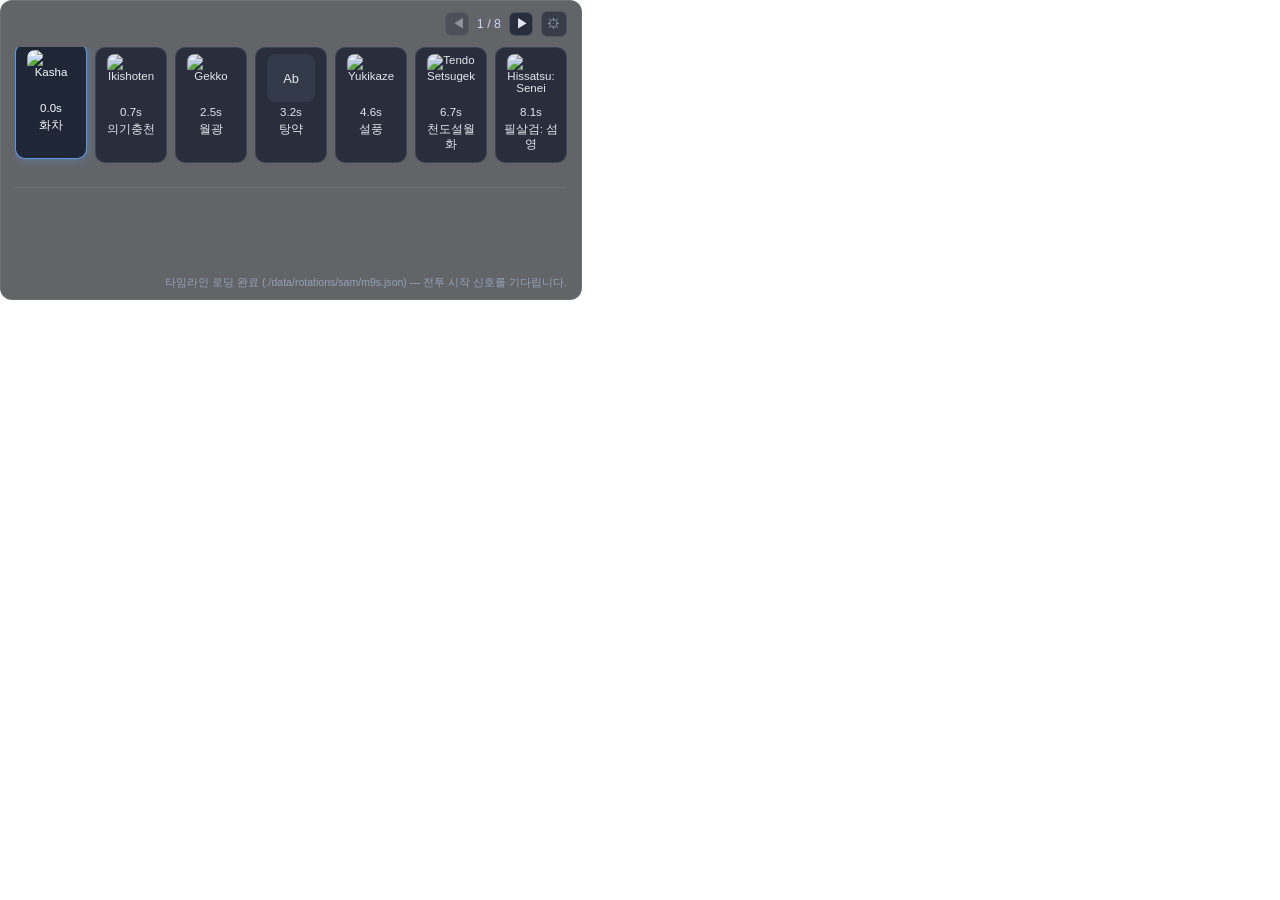
==== index.html @ 571ce02c "Switch to full-screen settings mode and add bottom skill log visibility toggle" ====
<!DOCTYPE html>
<html lang="ko">
  <head>
    <meta charset="UTF-8" />
    <title>RotaScope Overlay</title>
    <link rel="stylesheet" href="style.css" />
  </head>
  <body>
    <div id="app">
      <section id="top-controls">
        <section id="log-picker">
          <button id="log-prev" type="button" class="log-nav-btn" aria-label="이전 로그">◀</button>
          <span id="log-index">1 / 1</span>
          <button id="log-next" type="button" class="log-nav-btn" aria-label="다음 로그">▶</button>
        </section>
        <button id="settings-toggle" type="button" title="설정">⚙</button>
      </section>

      <!-- 접힘/펼침 설정 패널 -->
      <div id="settings-panel">
        <div class="sp-head">오버레이 설정</div>
        <div class="sp-row">
          <label>층 선택</label>
          <div id="encounter-buttons" class="enc-btn-group">
            <button type="button" class="enc-btn" data-encounter="m9s">1층</button>
            <button type="button" class="enc-btn" data-encounter="m10s">2층</button>
            <button type="button" class="enc-btn" data-encounter="m11s">3층</button>
            <button type="button" class="enc-btn" data-encounter="m12s-p1">4층 전반</button>
            <button type="button" class="enc-btn" data-encounter="m12s-p2">4층 후반</button>
          </div>
        </div>
        <div class="sp-row">
          <label>직업</label>
          <span id="detected-job" class="sp-val sp-job">--</span>
          <span class="sp-hint">ACT 자동</span>
        </div>
        <div class="sp-subtitle" id="player-label">대기 중...</div>
        <div class="sp-divider"></div>
        <div class="sp-row">
          <label>투명도%</label>
          <div class="sp-stepper">
            <button id="ctrl-opacity-dec" type="button" class="sp-step-btn" aria-label="투명도 감소">-</button>
            <span id="ctrl-opacity-val" class="sp-step-val">65%</span>
            <button id="ctrl-opacity-inc" type="button" class="sp-step-btn" aria-label="투명도 증가">+</button>
          </div>
        </div>
        <div class="sp-row">
          <label>X</label>
          <div class="sp-stepper">
            <button id="ctrl-node-w-dec" type="button" class="sp-step-btn" aria-label="X 감소">-</button>
            <span id="ctrl-node-w-val" class="sp-step-val">72</span>
            <button id="ctrl-node-w-inc" type="button" class="sp-step-btn" aria-label="X 증가">+</button>
          </div>
        </div>
        <div class="sp-row">
          <label>Y</label>
          <div class="sp-stepper">
            <button id="ctrl-node-h-dec" type="button" class="sp-step-btn" aria-label="Y 감소">-</button>
            <span id="ctrl-node-h-val" class="sp-step-val">48</span>
            <button id="ctrl-node-h-inc" type="button" class="sp-step-btn" aria-label="Y 증가">+</button>
          </div>
        </div>
        <div class="sp-row">
          <label>타임라인</label>
          <div id="skill-slot-buttons" class="enc-btn-group">
            <button type="button" class="enc-btn" data-timeline-slots="3">3</button>
            <button type="button" class="enc-btn" data-timeline-slots="5">5</button>
            <button type="button" class="enc-btn" data-timeline-slots="7">7</button>
          </div>
        </div>
        <div class="sp-row">
          <label>아래로그</label>
          <div id="skill-log-visibility-buttons" class="enc-btn-group">
            <button type="button" class="enc-btn" data-skill-log-visible="1">표시</button>
            <button type="button" class="enc-btn" data-skill-log-visible="0">숨김</button>
          </div>
        </div>
      </div>

      <section id="timeline-container">
        <div id="timeline"></div>
      </section>
      <section id="skill-log-panel">
        <div id="skill-log"></div>
      </section>
      <section id="status-bar">
        <span id="status-text">타임라인 데이터를 불러오는 중입니다.</span>
      </section>

    </div>
    <script src="https://ngld.github.io/OverlayPlugin/assets/shared/common.min.js"></script>
    <script src="overlay.js"></script>
  </body>
</html>
---- style.css ----
* {
  box-sizing: border-box;
  font-family: "Pretendard", "Segoe UI", sans-serif;
}

:root {
  --app-opacity: 0.65;
  --node-w: 72px;
  --node-icon: 48px;
}

body {
  margin: 0;
  padding: 0;
  background: rgba(0, 0, 0, 0);
  color: #f8fafc;
}

/* ── 앱 컨테이너 ── */
#app {
  position: relative;
  display: inline-block;
  min-width: 400px;
  padding: 10px 14px 10px;
  background: rgba(15, 17, 24, var(--app-opacity));
  border: 1px solid rgba(255, 255, 255, 0.08);
  border-radius: 12px;
  backdrop-filter: blur(12px);
}

/* ── 상단 컨트롤 행 ── */
#top-controls {
  display: flex;
  align-items: center;
  justify-content: flex-end;
  gap: 8px;
  margin-bottom: 10px;
}

/* ── 설정 토글 버튼 ── */
#settings-toggle {
  width: 26px;
  height: 26px;
  border-radius: 6px;
  border: 1px solid rgba(148, 163, 184, 0.25);
  background: rgba(15, 23, 42, 0.5);
  color: #94a3b8;
  font-size: 0.85rem;
  line-height: 1;
  cursor: pointer;
  display: flex;
  align-items: center;
  justify-content: center;
  padding: 0;
  transition: border-color 120ms ease, color 120ms ease, background 120ms ease;
}

#settings-toggle:hover,
#settings-toggle.open {
  border-color: #60a5fa;
  color: #93c5fd;
  background: rgba(37, 99, 235, 0.15);
}

/* ── 설정 패널 ── */
#settings-panel {
  display: none;
  width: 100%;
  background: rgba(8, 10, 18, 0.9);
  border: 1px solid rgba(148, 163, 184, 0.16);
  border-radius: 12px;
  padding: 12px 14px;
}

#app.settings-mode #settings-panel {
  display: block;
}

#app.settings-mode #timeline-container,
#app.settings-mode #skill-log-panel,
#app.settings-mode #status-bar,
#app.settings-mode #log-picker {
  display: none;
}

#app.hide-skill-log #skill-log-panel {
  display: none;
}

#app.settings-mode #settings-toggle {
  width: auto;
  min-width: 46px;
  padding: 0 10px;
  font-size: 0.78rem;
}

.sp-head {
  font-size: 0.84rem;
  color: #e2e8f0;
  font-weight: 700;
  margin-bottom: 10px;
}

.sp-title {
  font-size: 0.92rem;
  font-weight: 600;
  color: #e2e8f0;
  margin-bottom: 2px;
}

.sp-subtitle {
  font-size: 0.78rem;
  color: #64748b;
  margin-bottom: 10px;
  white-space: nowrap;
  overflow: hidden;
  text-overflow: ellipsis;
  max-width: 190px;
}

.sp-divider {
  height: 1px;
  background: rgba(148, 163, 184, 0.15);
  margin-bottom: 10px;
}

.sp-row {
  display: flex;
  align-items: center;
  gap: 8px;
  margin-bottom: 8px;
}

.sp-row:last-child {
  margin-bottom: 0;
}

.sp-row label {
  font-size: 0.8rem;
  color: #94a3b8;
  width: 52px;
  flex-shrink: 0;
}

.enc-btn-group {
  display: flex;
  flex-wrap: wrap;
  gap: 6px;
  flex: 1;
}

.enc-btn {
  border: 1px solid rgba(148, 163, 184, 0.25);
  border-radius: 6px;
  background: rgba(15, 23, 42, 0.72);
  color: #cbd5f5;
  font-size: 0.72rem;
  padding: 3px 7px;
  cursor: pointer;
}

.enc-btn:hover {
  border-color: #60a5fa;
  color: #dbeafe;
}

.enc-btn.active {
  border-color: #38bdf8;
  color: #e0f2fe;
  background: rgba(14, 116, 144, 0.35);
}

.sp-val {
  font-size: 0.8rem;
  color: #cbd5f5;
  min-width: 32px;
  text-align: right;
  flex-shrink: 0;
}

/* ── 설정 입력 ── */
.sp-input {
  flex: 1;
  min-width: 0;
  background: rgba(15, 23, 42, 0.9);
  border: 1px solid rgba(148, 163, 184, 0.25);
  border-radius: 6px;
  color: #e2e8f0;
  font-size: 0.78rem;
  padding: 3px 6px;
  outline: none;
}

.sp-input:focus {
  border-color: #60a5fa;
}

.sp-hint {
  font-size: 0.68rem;
  color: #475569;
  flex-shrink: 0;
}

.sp-stepper {
  flex: 1;
  display: flex;
  align-items: center;
  gap: 6px;
}

.sp-step-btn {
  width: 24px;
  height: 24px;
  border-radius: 6px;
  border: 1px solid rgba(148, 163, 184, 0.3);
  background: rgba(15, 23, 42, 0.75);
  color: #e2e8f0;
  cursor: pointer;
  font-size: 0.9rem;
  line-height: 1;
}

.sp-step-btn:hover {
  border-color: #60a5fa;
}

.sp-step-val {
  flex: 1;
  text-align: center;
  font-size: 0.78rem;
  color: #cbd5f5;
  background: rgba(15, 23, 42, 0.45);
  border: 1px solid rgba(148, 163, 184, 0.2);
  border-radius: 6px;
  padding: 4px 6px;
}

.sp-job-active {
  color: #4ade80 !important;
  font-weight: 700;
}

/* ── 상태바 ── */
#status-bar {
  margin-top: 8px;
  font-size: 0.66rem;
  color: #94a3b8;
  text-align: right;
  line-height: 1.2;
}

#log-picker {
  display: flex;
  align-items: center;
  gap: 8px;
  color: #cbd5f5;
  font-size: 0.78rem;
}

.log-nav-btn {
  width: 24px;
  height: 24px;
  border-radius: 6px;
  border: 1px solid rgba(148, 163, 184, 0.3);
  background: rgba(15, 23, 42, 0.7);
  color: #e2e8f0;
  cursor: pointer;
  line-height: 1;
}

.log-nav-btn:disabled {
  opacity: 0.35;
  cursor: default;
}

/* ── 타임라인 ── */
#timeline-container {
  overflow: hidden;
  padding-bottom: 8px;
}

#timeline {
  display: flex;
  gap: 8px;
  width: fit-content;
}

.node {
  width: var(--node-w);
  padding: 6px 6px 10px;
  border-radius: 10px;
  background: rgba(15, 23, 42, 0.8);
  border: 1px solid rgba(148, 163, 184, 0.2);
  display: flex;
  flex-direction: column;
  align-items: center;
  gap: 4px;
  text-align: center;
  font-size: 0.72rem;
  transition: transform 120ms ease, border-color 120ms ease;
  cursor: pointer;
}

.node img {
  width: var(--node-icon);
  height: var(--node-icon);
  border-radius: 8px;
  object-fit: cover;
}

.node-fallback {
  width: var(--node-icon);
  height: var(--node-icon);
  display: flex;
  align-items: center;
  justify-content: center;
  font-size: 0.8rem;
  background: rgba(148, 163, 184, 0.1);
  border-radius: 8px;
}

.node.current {
  border-color: rgba(96, 165, 250, 0.9);
  box-shadow: 0 0 12px rgba(96, 165, 250, 0.4);
  transform: translateY(-4px);
}

.node.past {
  opacity: 0.45;
  filter: saturate(0.7);
}

.node.future {
  opacity: 0.88;
}

.node-marker {
  margin-top: 2px;
  font-size: 0.62rem;
  color: #93c5fd;
  letter-spacing: 0.03em;
}

.node.past    .node-marker { color: #94a3b8; }
.node.current .node-marker { color: #67e8f9; font-weight: 700; }

.node:hover,
.skill-entry:hover {
  filter: brightness(1.1);
}

/* ── 스킬 로그 ── */
#skill-log-panel {
  margin-top: 16px;
  border-top: 1px solid rgba(148, 163, 184, 0.2);
  padding-top: 12px;
  padding-bottom: 4px;
  overflow: visible;
}

#skill-log {
  display: flex;
  gap: 6px;
  align-items: flex-start;
  min-height: 64px;
  padding-top: 3px;
  overflow: visible;
}

.skill-entry {
  display: flex;
  flex-direction: column;
  align-items: center;
  gap: 3px;
  padding-top: 1px;
  opacity: 0.4;
  transition: opacity 200ms ease;
  cursor: pointer;
}

.skill-entry:last-child        { opacity: 1; }
.skill-entry:nth-last-child(2) { opacity: 0.7; }
.skill-entry:nth-last-child(3) { opacity: 0.55; }

.skill-entry img {
  width: 36px;
  height: 36px;
  border-radius: 6px;
  object-fit: cover;
}

.skill-entry .skill-no-icon {
  width: 36px;
  height: 36px;
  border-radius: 6px;
  background: rgba(148, 163, 184, 0.15);
  display: flex;
  align-items: center;
  justify-content: center;
  font-size: 0.65rem;
  color: #94a3b8;
}

.skill-entry span {
  font-size: 0.65rem;
  color: #cbd5f5;
  max-width: 52px;
  overflow: hidden;
  text-overflow: ellipsis;
  white-space: nowrap;
  text-align: center;
}
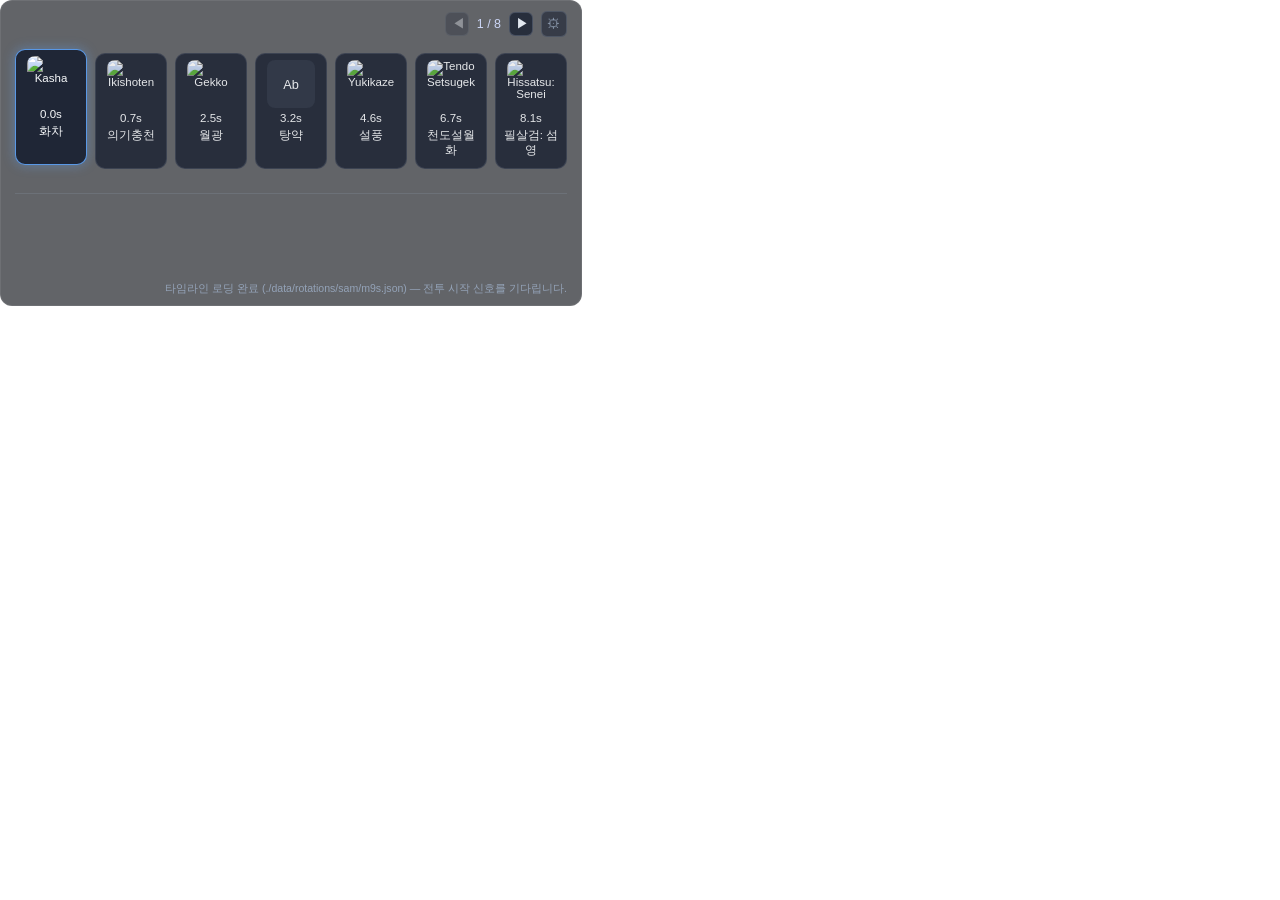
==== commit 4a51bec3: "Switch to full view replacement for settings and force main view on reload" ====
--- a/index.html
+++ b/index.html
@@ -16,8 +16,7 @@
         <button id="settings-toggle" type="button" title="설정">⚙</button>
       </section>
 
-      <!-- 접힘/펼침 설정 패널 -->
-      <div id="settings-panel">
+      <section id="settings-view">
         <div class="sp-head">오버레이 설정</div>
         <div class="sp-row">
           <label>층 선택</label>
@@ -75,16 +74,18 @@
             <button type="button" class="enc-btn" data-skill-log-visible="0">숨김</button>
           </div>
         </div>
-      </div>
+      </section>
 
-      <section id="timeline-container">
-        <div id="timeline"></div>
-      </section>
-      <section id="skill-log-panel">
-        <div id="skill-log"></div>
-      </section>
-      <section id="status-bar">
-        <span id="status-text">타임라인 데이터를 불러오는 중입니다.</span>
+      <section id="main-view">
+        <section id="timeline-container">
+          <div id="timeline"></div>
+        </section>
+        <section id="skill-log-panel">
+          <div id="skill-log"></div>
+        </section>
+        <section id="status-bar">
+          <span id="status-text">타임라인 데이터를 불러오는 중입니다.</span>
+        </section>
       </section>
 
     </div>
--- a/style.css
+++ b/style.css
@@ -62,8 +62,12 @@
   background: rgba(37, 99, 235, 0.15);
 }
 
-/* ── 설정 패널 ── */
-#settings-panel {
+/* ── 화면 전환 ── */
+#main-view {
+  display: block;
+}
+
+#settings-view {
   display: none;
   width: 100%;
   background: rgba(8, 10, 18, 0.9);
@@ -72,13 +76,14 @@
   padding: 12px 14px;
 }
 
-#app.settings-mode #settings-panel {
+#app.settings-mode #main-view {
+  display: none;
+}
+
+#app.settings-mode #settings-view {
   display: block;
 }
 
-#app.settings-mode #timeline-container,
-#app.settings-mode #skill-log-panel,
-#app.settings-mode #status-bar,
 #app.settings-mode #log-picker {
   display: none;
 }
@@ -275,7 +280,8 @@
 
 /* ── 타임라인 ── */
 #timeline-container {
-  overflow: hidden;
+  overflow: visible;
+  padding-top: 6px;
   padding-bottom: 8px;
 }
 
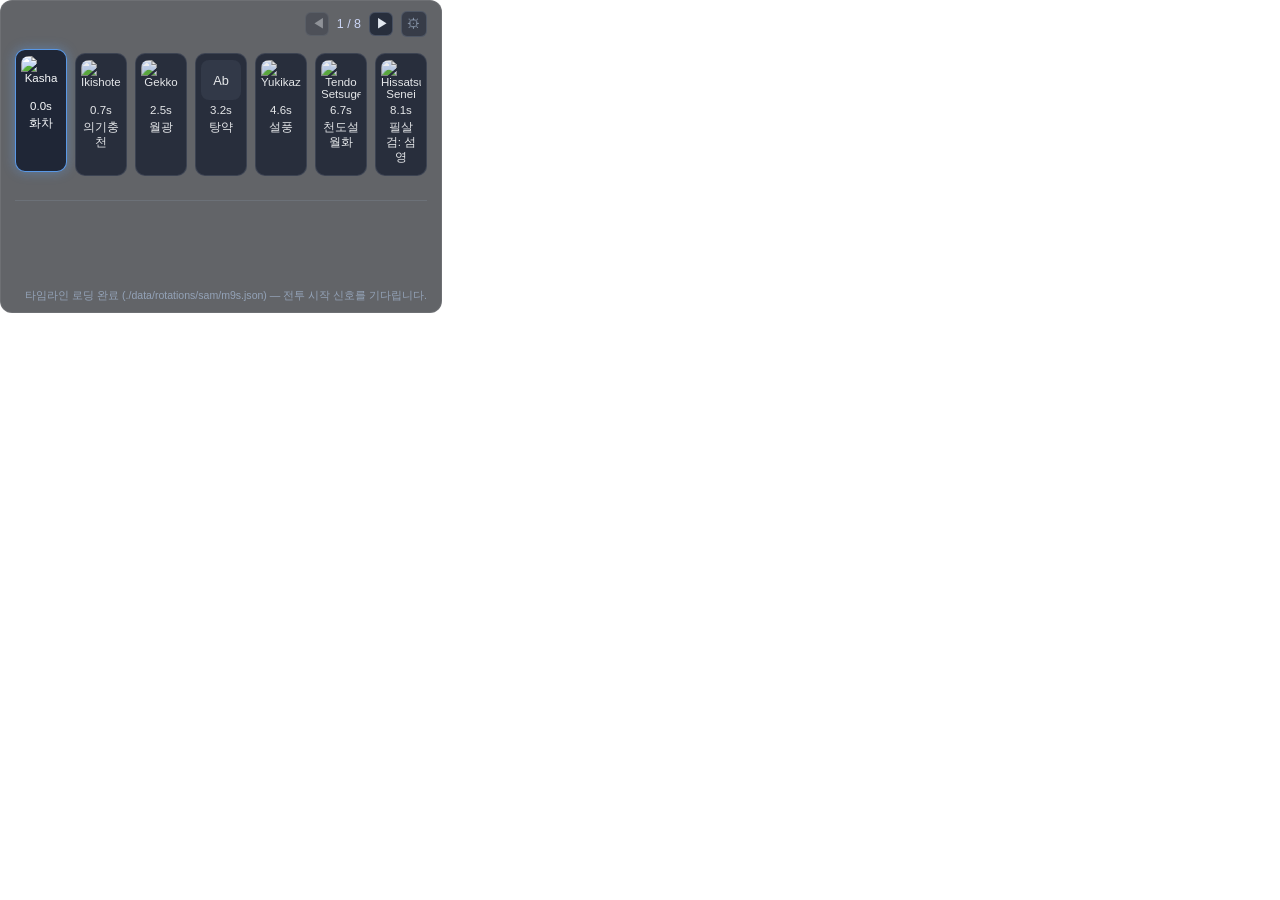
==== commit 29b3a948: "Set default node size to 52x40 and align size/visibility controls on single rows" ====
--- a/index.html
+++ b/index.html
@@ -44,34 +44,44 @@
           </div>
         </div>
         <div class="sp-row">
-          <label>X</label>
-          <div class="sp-stepper">
-            <button id="ctrl-node-w-dec" type="button" class="sp-step-btn" aria-label="X 감소">-</button>
-            <span id="ctrl-node-w-val" class="sp-step-val">72</span>
-            <button id="ctrl-node-w-inc" type="button" class="sp-step-btn" aria-label="X 증가">+</button>
+          <label>크기</label>
+          <div class="sp-dual">
+            <div class="sp-mini-block">
+              <span class="sp-mini-label">X</span>
+              <div class="sp-stepper sp-stepper-compact">
+                <button id="ctrl-node-w-dec" type="button" class="sp-step-btn" aria-label="X 감소">-</button>
+                <span id="ctrl-node-w-val" class="sp-step-val">52</span>
+                <button id="ctrl-node-w-inc" type="button" class="sp-step-btn" aria-label="X 증가">+</button>
+              </div>
+            </div>
+            <div class="sp-mini-block">
+              <span class="sp-mini-label">Y</span>
+              <div class="sp-stepper sp-stepper-compact">
+                <button id="ctrl-node-h-dec" type="button" class="sp-step-btn" aria-label="Y 감소">-</button>
+                <span id="ctrl-node-h-val" class="sp-step-val">40</span>
+                <button id="ctrl-node-h-inc" type="button" class="sp-step-btn" aria-label="Y 증가">+</button>
+              </div>
+            </div>
           </div>
         </div>
         <div class="sp-row">
-          <label>Y</label>
-          <div class="sp-stepper">
-            <button id="ctrl-node-h-dec" type="button" class="sp-step-btn" aria-label="Y 감소">-</button>
-            <span id="ctrl-node-h-val" class="sp-step-val">48</span>
-            <button id="ctrl-node-h-inc" type="button" class="sp-step-btn" aria-label="Y 증가">+</button>
-          </div>
-        </div>
-        <div class="sp-row">
-          <label>타임라인</label>
-          <div id="skill-slot-buttons" class="enc-btn-group">
-            <button type="button" class="enc-btn" data-timeline-slots="3">3</button>
-            <button type="button" class="enc-btn" data-timeline-slots="5">5</button>
-            <button type="button" class="enc-btn" data-timeline-slots="7">7</button>
-          </div>
-        </div>
-        <div class="sp-row">
-          <label>아래로그</label>
-          <div id="skill-log-visibility-buttons" class="enc-btn-group">
-            <button type="button" class="enc-btn" data-skill-log-visible="1">표시</button>
-            <button type="button" class="enc-btn" data-skill-log-visible="0">숨김</button>
+          <label>표시</label>
+          <div class="sp-dual">
+            <div class="sp-mini-block">
+              <span class="sp-mini-label">타임라인</span>
+              <div id="skill-slot-buttons" class="enc-btn-group">
+                <button type="button" class="enc-btn" data-timeline-slots="3">3</button>
+                <button type="button" class="enc-btn" data-timeline-slots="5">5</button>
+                <button type="button" class="enc-btn" data-timeline-slots="7">7</button>
+              </div>
+            </div>
+            <div class="sp-mini-block">
+              <span class="sp-mini-label">아래로그</span>
+              <div id="skill-log-visibility-buttons" class="enc-btn-group">
+                <button type="button" class="enc-btn" data-skill-log-visible="1">표시</button>
+                <button type="button" class="enc-btn" data-skill-log-visible="0">숨김</button>
+              </div>
+            </div>
           </div>
         </div>
       </section>
--- a/style.css
+++ b/style.css
@@ -5,8 +5,8 @@
 
 :root {
   --app-opacity: 0.65;
-  --node-w: 72px;
-  --node-icon: 48px;
+  --node-w: 52px;
+  --node-icon: 40px;
 }
 
 body {
@@ -213,6 +213,40 @@
   gap: 6px;
 }
 
+.sp-dual {
+  flex: 1;
+  display: flex;
+  gap: 8px;
+  align-items: flex-start;
+}
+
+.sp-mini-block {
+  flex: 1;
+  min-width: 0;
+}
+
+.sp-mini-label {
+  display: block;
+  font-size: 0.68rem;
+  color: #94a3b8;
+  margin-bottom: 4px;
+}
+
+.sp-stepper-compact {
+  gap: 4px;
+}
+
+.sp-stepper-compact .sp-step-btn {
+  width: 20px;
+  height: 20px;
+  font-size: 0.8rem;
+}
+
+.sp-stepper-compact .sp-step-val {
+  padding: 2px 4px;
+  font-size: 0.72rem;
+}
+
 .sp-step-btn {
   width: 24px;
   height: 24px;
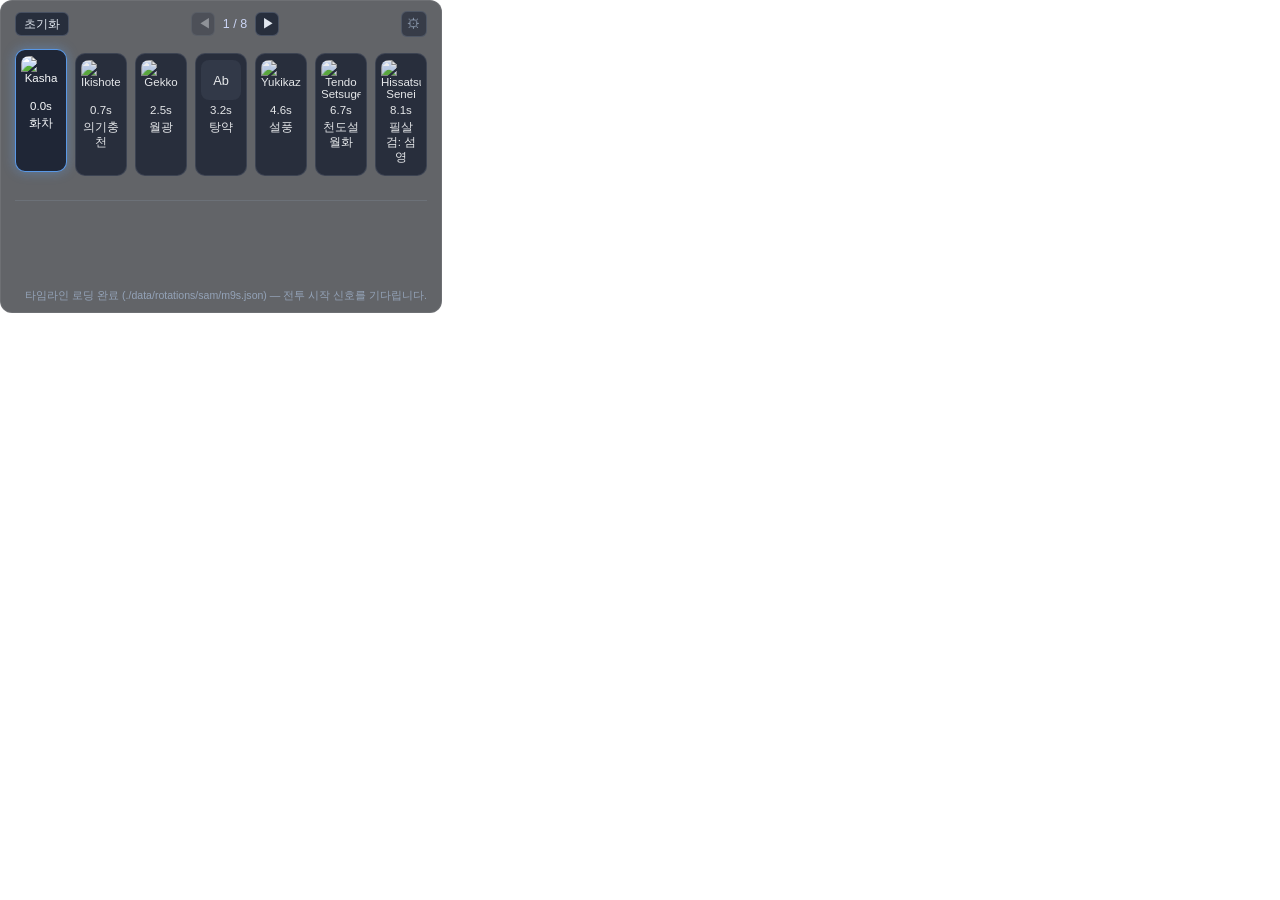
==== commit 13c8aedd: "Add top-left combat reset button and disable skill log click interactions" ====
--- a/index.html
+++ b/index.html
@@ -8,6 +8,7 @@
   <body>
     <div id="app">
       <section id="top-controls">
+        <button id="combat-reset" type="button" class="top-action-btn" title="전투 초기화">초기화</button>
         <section id="log-picker">
           <button id="log-prev" type="button" class="log-nav-btn" aria-label="이전 로그">◀</button>
           <span id="log-index">1 / 1</span>
--- a/style.css
+++ b/style.css
@@ -32,9 +32,24 @@
 #top-controls {
   display: flex;
   align-items: center;
-  justify-content: flex-end;
+  justify-content: space-between;
   gap: 8px;
   margin-bottom: 10px;
+}
+
+.top-action-btn {
+  height: 24px;
+  border-radius: 6px;
+  border: 1px solid rgba(148, 163, 184, 0.3);
+  background: rgba(15, 23, 42, 0.7);
+  color: #e2e8f0;
+  font-size: 0.72rem;
+  padding: 0 8px;
+  cursor: pointer;
+}
+
+.top-action-btn:hover {
+  border-color: #60a5fa;
 }
 
 /* ── 설정 토글 버튼 ── */
@@ -85,6 +100,10 @@
 }
 
 #app.settings-mode #log-picker {
+  display: none;
+}
+
+#app.settings-mode #combat-reset {
   display: none;
 }
 
@@ -384,8 +403,7 @@
 .node.past    .node-marker { color: #94a3b8; }
 .node.current .node-marker { color: #67e8f9; font-weight: 700; }
 
-.node:hover,
-.skill-entry:hover {
+.node:hover {
   filter: brightness(1.1);
 }
 
@@ -415,7 +433,7 @@
   padding-top: 1px;
   opacity: 0.4;
   transition: opacity 200ms ease;
-  cursor: pointer;
+  cursor: default;
 }
 
 .skill-entry:last-child        { opacity: 1; }
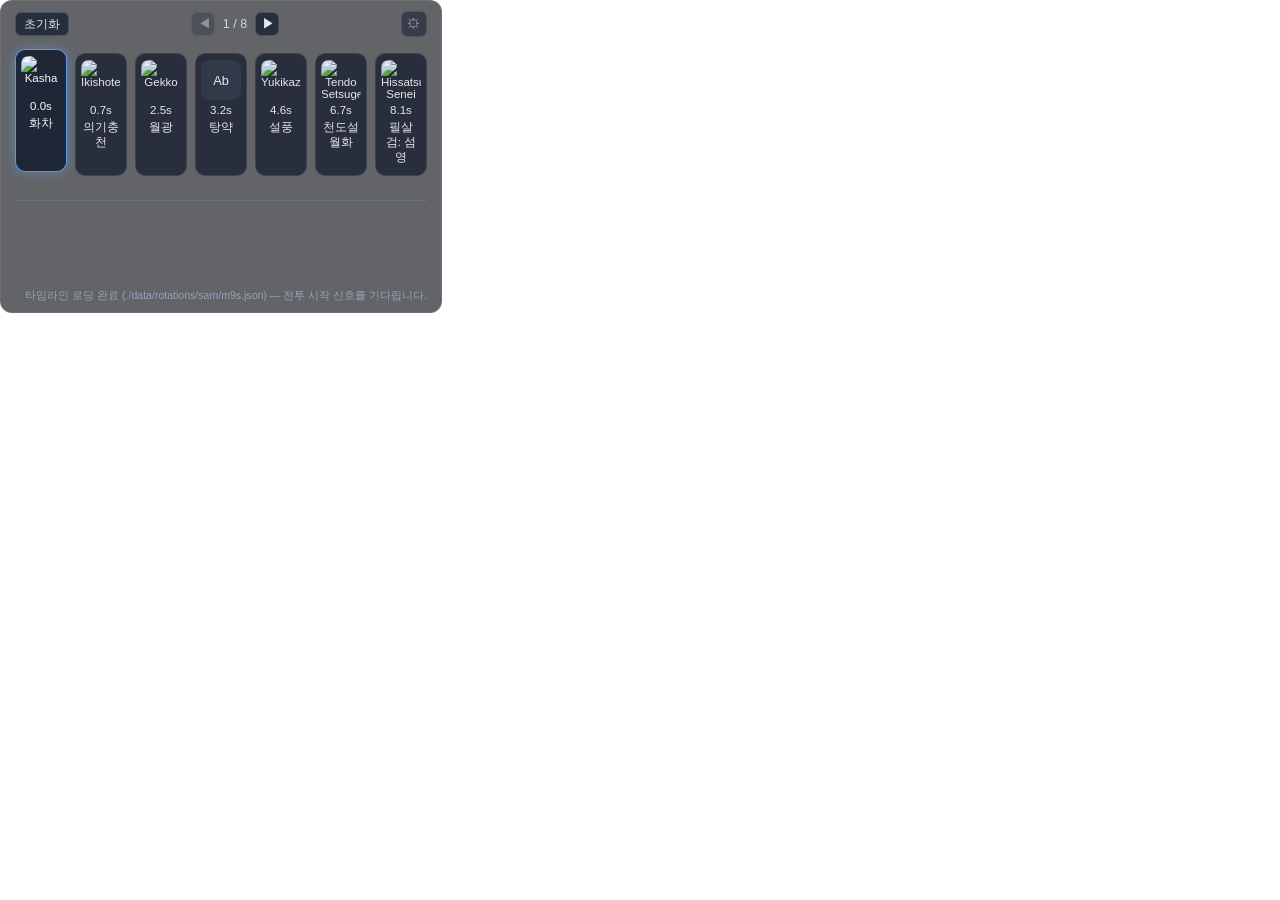
==== commit 8a72112e: "Add settings version label and bump to v0.0.2" ====
--- a/index.html
+++ b/index.html
@@ -85,6 +85,7 @@
             </div>
           </div>
         </div>
+        <div id="version-text" class="sp-version">v0.0.2</div>
       </section>
 
       <section id="main-view">
@@ -101,6 +102,6 @@
 
     </div>
     <script src="https://ngld.github.io/OverlayPlugin/assets/shared/common.min.js"></script>
-    <script src="overlay.js"></script>
+    <script src="overlay.js?v=20260325b"></script>
   </body>
 </html>
--- a/style.css
+++ b/style.css
@@ -125,6 +125,13 @@
   margin-bottom: 10px;
 }
 
+.sp-version {
+  margin-top: 8px;
+  text-align: right;
+  font-size: 0.62rem;
+  color: #64748b;
+}
+
 .sp-title {
   font-size: 0.92rem;
   font-weight: 600;
@@ -418,14 +425,22 @@
 
 #skill-log {
   display: flex;
+  flex-wrap: nowrap;
   gap: 6px;
   align-items: flex-start;
   min-height: 64px;
   padding-top: 3px;
-  overflow: visible;
+  overflow-x: hidden;
+  overflow-y: visible;
+  scrollbar-width: none;
+}
+
+#skill-log::-webkit-scrollbar {
+  display: none;
 }
 
 .skill-entry {
+  flex: 0 0 auto;
   display: flex;
   flex-direction: column;
   align-items: center;
@@ -467,4 +482,5 @@
   text-overflow: ellipsis;
   white-space: nowrap;
   text-align: center;
-}
+  display: none;
+}
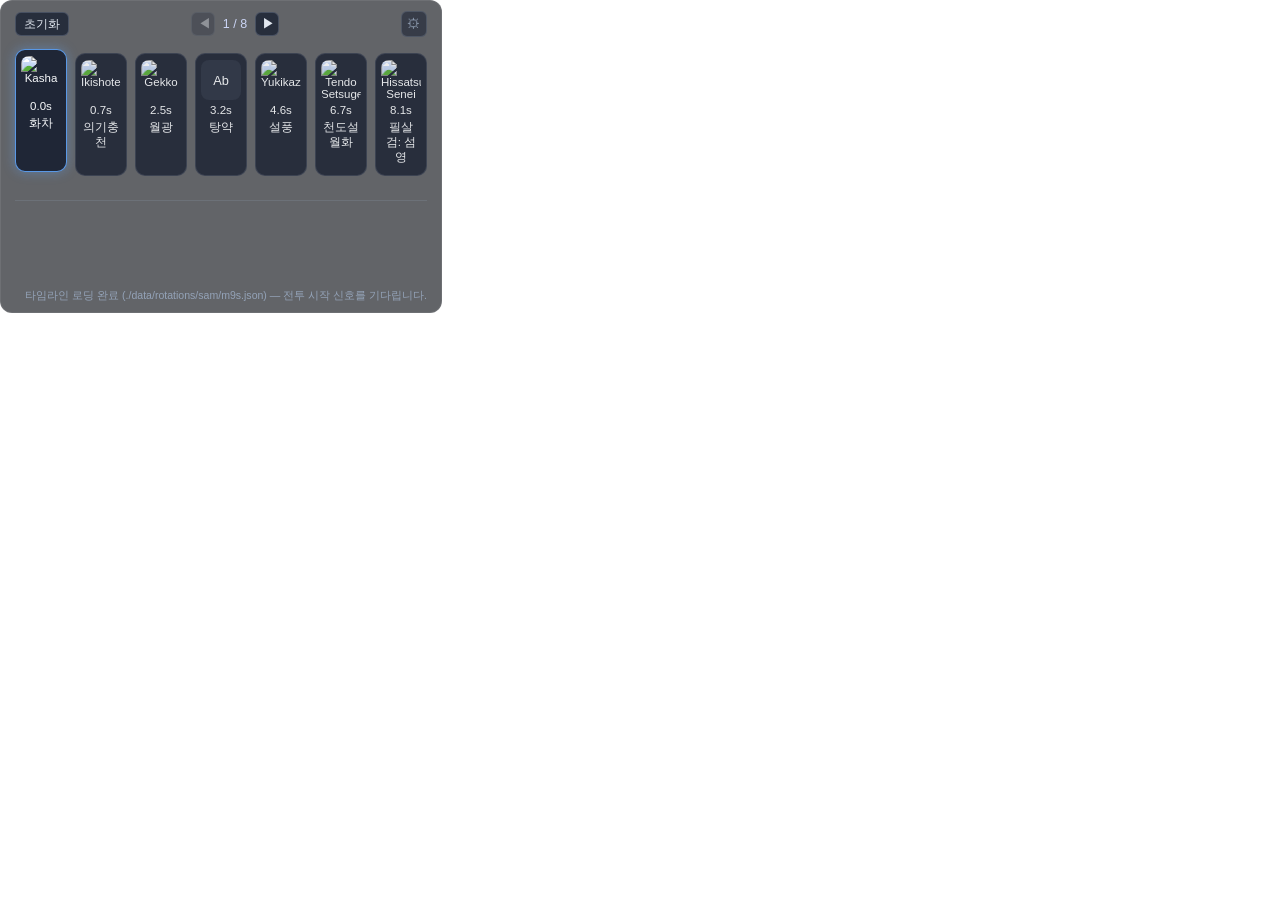
==== commit 8b66498c: "Adopt ZeffUI-style job detection fallback polling and bump version to v0.0.3" ====
--- a/index.html
+++ b/index.html
@@ -85,7 +85,7 @@
             </div>
           </div>
         </div>
-        <div id="version-text" class="sp-version">v0.0.2</div>
+        <div id="version-text" class="sp-version">v0.0.3</div>
       </section>
 
       <section id="main-view">
